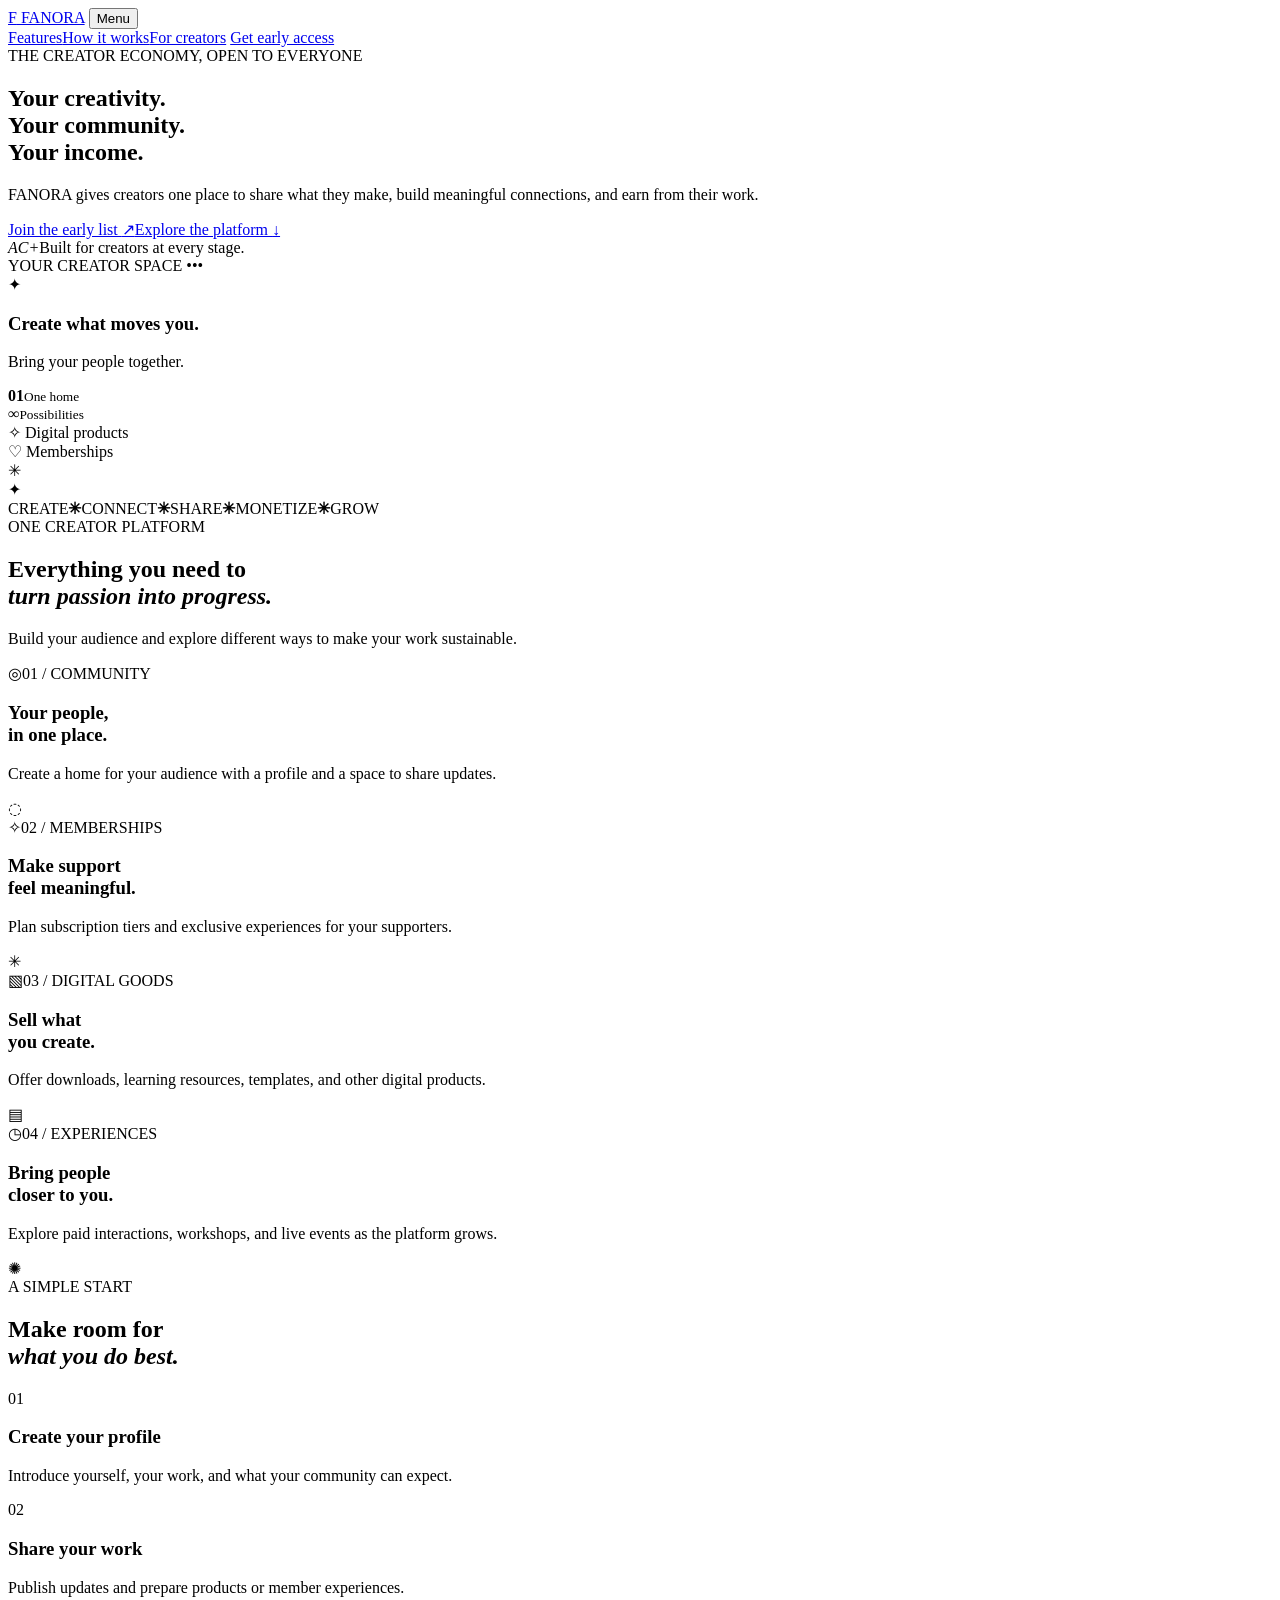
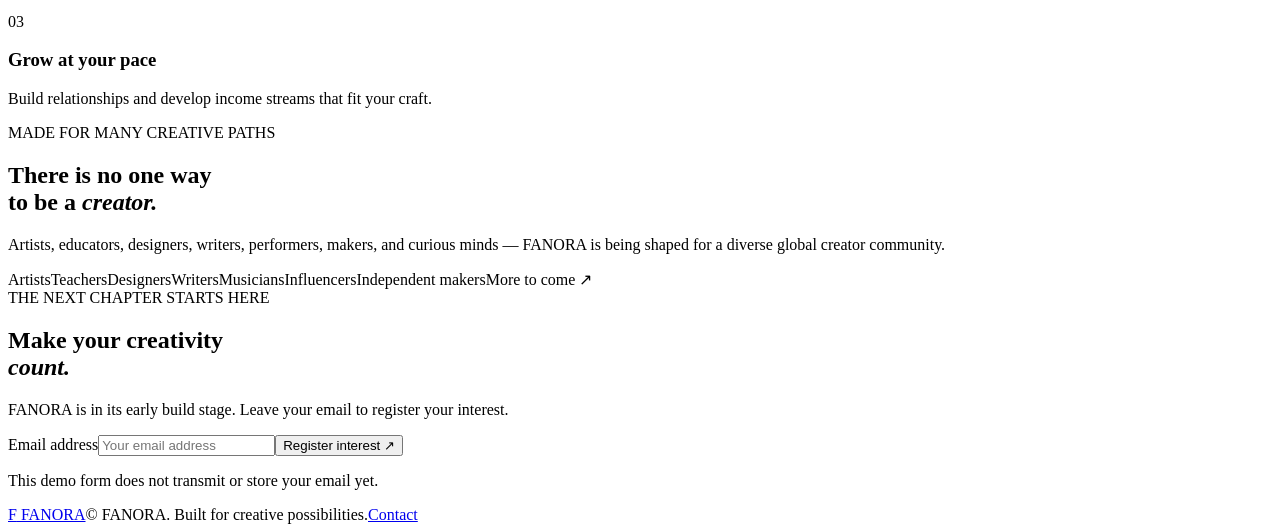
==== index.html @ 4b84362d "Build FANORA responsive platform landing page" ====
<!doctype html>
<html lang="en">
<head>
  <meta charset="UTF-8">
  <meta name="viewport" content="width=device-width, initial-scale=1">
  <meta name="theme-color" content="#10131f">
  <meta name="description" content="FANORA helps creators build a community and earn from memberships, digital products, and experiences.">
  <title>FANORA — Your creativity, your economy</title>
  <link rel="icon" href="assets/favicon.svg" type="image/svg+xml">
  <link rel="stylesheet" href="styles.css">
</head>
<body>
  <header class="site-header">
    <a class="brand" href="#" aria-label="FANORA home"><span class="brand-mark">F</span> FANORA</a>
    <button class="menu-toggle" id="menuToggle" aria-expanded="false" aria-controls="mainNav">Menu</button>
    <nav id="mainNav" class="nav">
      <a href="#features">Features</a><a href="#how">How it works</a><a href="#creators">For creators</a>
      <a class="nav-cta" href="#join">Get early access</a>
    </nav>
  </header>
  <main>
    <section class="hero">
      <div class="hero-copy">
        <span class="eyebrow"><span class="pulse"></span> THE CREATOR ECONOMY, OPEN TO EVERYONE</span>
        <h1>Your creativity.<br><span>Your community.</span><br>Your income.</h1>
        <p class="hero-text">FANORA gives creators one place to share what they make, build meaningful connections, and earn from their work.</p>
        <div class="hero-actions"><a class="button primary" href="#join">Join the early list <span>↗</span></a><a class="text-link" href="#features">Explore the platform <span>↓</span></a></div>
        <div class="trust-line"><span class="avatar-stack"><i>A</i><i>C</i><i>+</i></span><span>Built for creators at every stage.</span></div>
      </div>
      <div class="hero-art" aria-label="Abstract illustration of a creator community">
        <div class="orbit orbit-one"></div><div class="orbit orbit-two"></div>
        <div class="glass-card card-main"><div class="card-top"><span class="live-dot"></span> YOUR CREATOR SPACE <span class="dots">•••</span></div><div class="creator-avatar">✦</div><h3>Create what moves you.</h3><p>Bring your people together.</p><div class="mini-stats"><div><strong>01</strong><small>One home</small></div><div><strong>∞</strong><small>Possibilities</small></div></div></div>
        <div class="float-chip chip-top">✧ Digital products</div><div class="float-chip chip-bottom">♡ Memberships</div><div class="spark spark-a">✳</div><div class="spark spark-b">✦</div>
      </div>
    </section>
    <section class="ticker" aria-label="Platform capabilities"><span>CREATE</span><b>✳</b><span>CONNECT</span><b>✳</b><span>SHARE</span><b>✳</b><span>MONETIZE</span><b>✳</b><span>GROW</span></section>
    <section class="section" id="features">
      <div class="section-heading"><span class="eyebrow">ONE CREATOR PLATFORM</span><h2>Everything you need to<br><em>turn passion into progress.</em></h2><p>Build your audience and explore different ways to make your work sustainable.</p></div>
      <div class="feature-grid">
        <article class="feature-card feature-dark"><span class="feature-icon">◎</span><span class="feature-number">01 / COMMUNITY</span><h3>Your people,<br>in one place.</h3><p>Create a home for your audience with a profile and a space to share updates.</p><span class="feature-art art-community">◌</span></article>
        <article class="feature-card"><span class="feature-icon">✧</span><span class="feature-number">02 / MEMBERSHIPS</span><h3>Make support<br>feel meaningful.</h3><p>Plan subscription tiers and exclusive experiences for your supporters.</p><span class="feature-art art-members">✳</span></article>
        <article class="feature-card"><span class="feature-icon">▧</span><span class="feature-number">03 / DIGITAL GOODS</span><h3>Sell what<br>you create.</h3><p>Offer downloads, learning resources, templates, and other digital products.</p><span class="feature-art art-goods">▤</span></article>
        <article class="feature-card"><span class="feature-icon">◷</span><span class="feature-number">04 / EXPERIENCES</span><h3>Bring people<br>closer to you.</h3><p>Explore paid interactions, workshops, and live events as the platform grows.</p><span class="feature-art art-events">✺</span></article>
      </div>
    </section>
    <section class="how-section" id="how"><div><span class="eyebrow">A SIMPLE START</span><h2>Make room for<br><em>what you do best.</em></h2></div><div class="steps"><div class="step"><span>01</span><div><h3>Create your profile</h3><p>Introduce yourself, your work, and what your community can expect.</p></div></div><div class="step"><span>02</span><div><h3>Share your work</h3><p>Publish updates and prepare products or member experiences.</p></div></div><div class="step"><span>03</span><div><h3>Grow at your pace</h3><p>Build relationships and develop income streams that fit your craft.</p></div></div></div></section>
    <section class="creator-section" id="creators"><div class="creator-quote"><span class="eyebrow">MADE FOR MANY CREATIVE PATHS</span><h2>There is no one way<br>to be a <em>creator.</em></h2><p>Artists, educators, designers, writers, performers, makers, and curious minds — FANORA is being shaped for a diverse global creator community.</p></div><div class="creator-tags"><span>Artists</span><span>Teachers</span><span>Designers</span><span>Writers</span><span>Musicians</span><span>Influencers</span><span>Independent makers</span><span>More to come ↗</span></div></section>
    <section class="join-section" id="join"><div class="join-inner"><span class="eyebrow">THE NEXT CHAPTER STARTS HERE</span><h2>Make your creativity<br><em>count.</em></h2><p>FANORA is in its early build stage. Leave your email to register your interest.</p><form id="waitlistForm" class="waitlist-form"><label class="sr-only" for="email">Email address</label><input id="email" name="email" type="email" placeholder="Your email address" required><button class="button primary" type="submit">Register interest ↗</button></form><p class="form-note" id="formNote" aria-live="polite">This demo form does not transmit or store your email yet.</p></div></section>
  </main>
  <footer><a class="brand" href="#"><span class="brand-mark">F</span> FANORA</a><span>© <span id="year"></span> FANORA. Built for creative possibilities.</span><a href="mailto:hello@fanora.example">Contact</a></footer>
  <script src="app.js"></script>
</body></html>
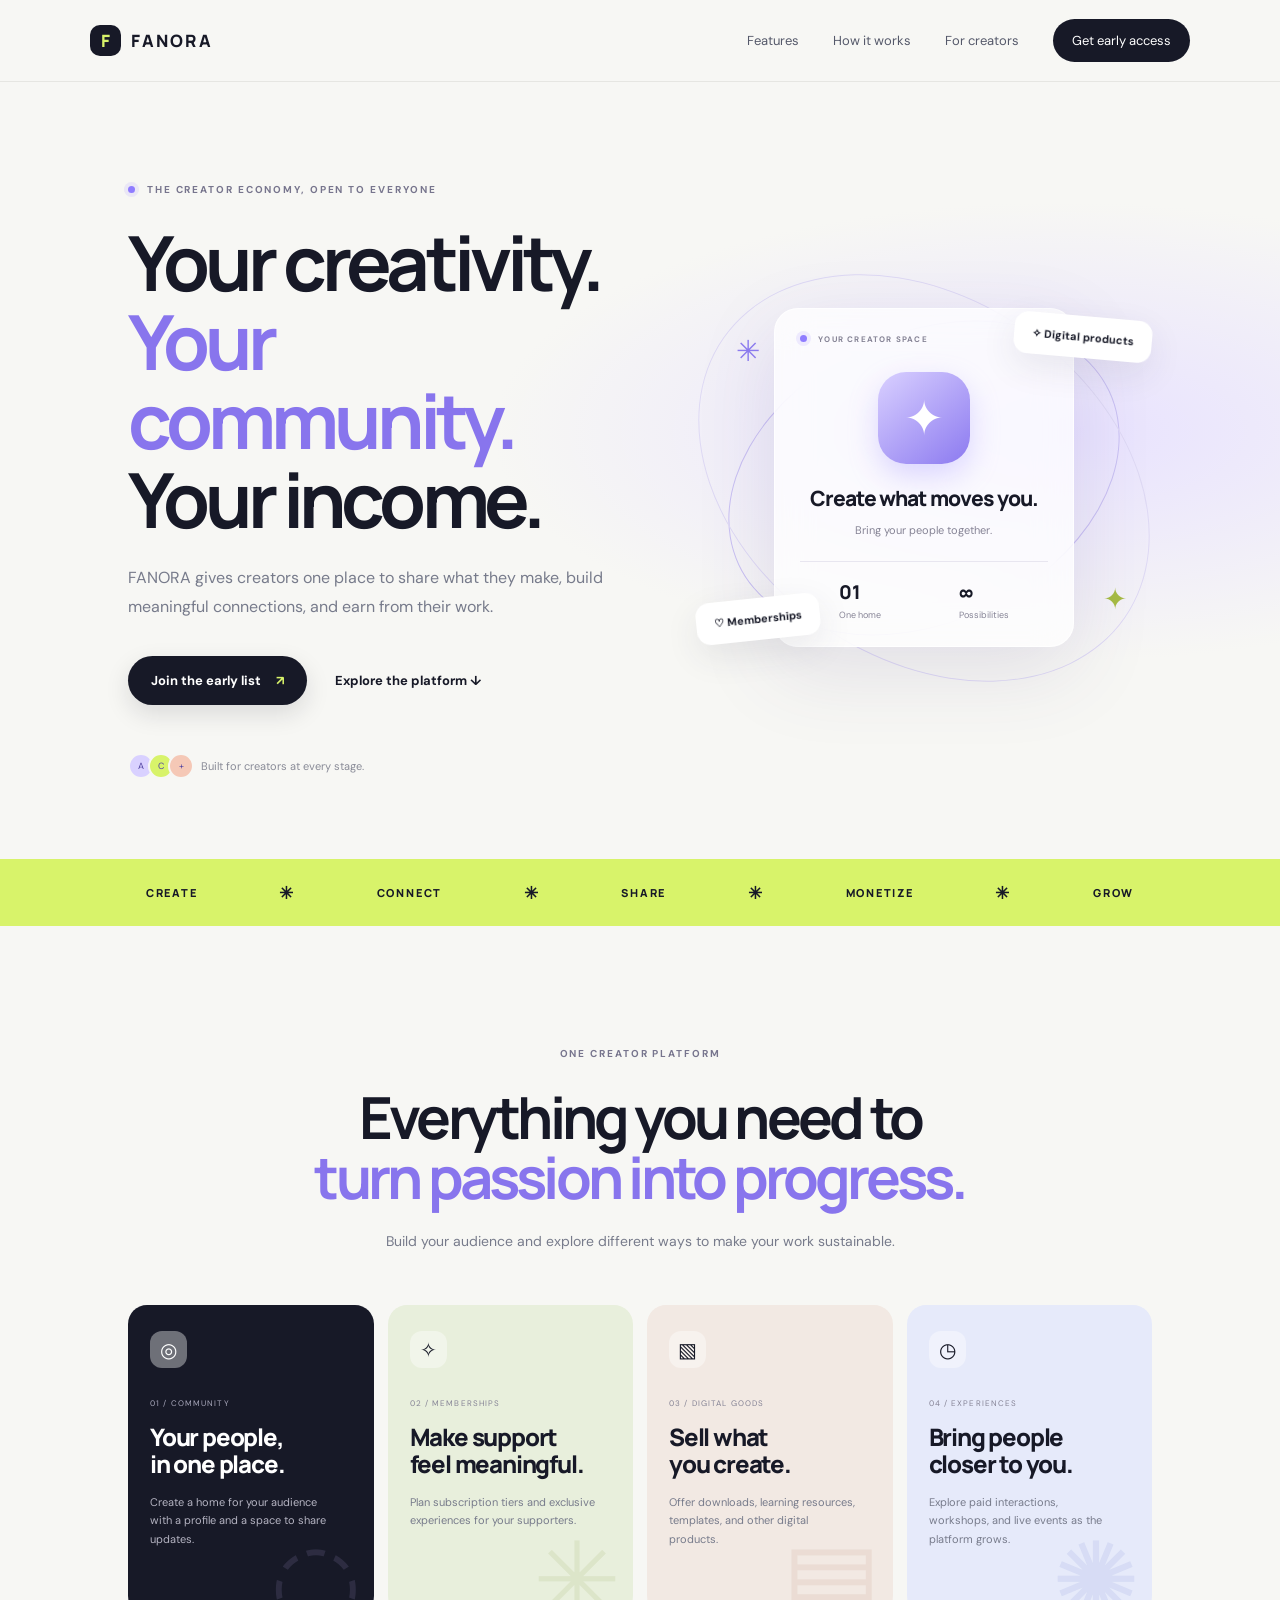
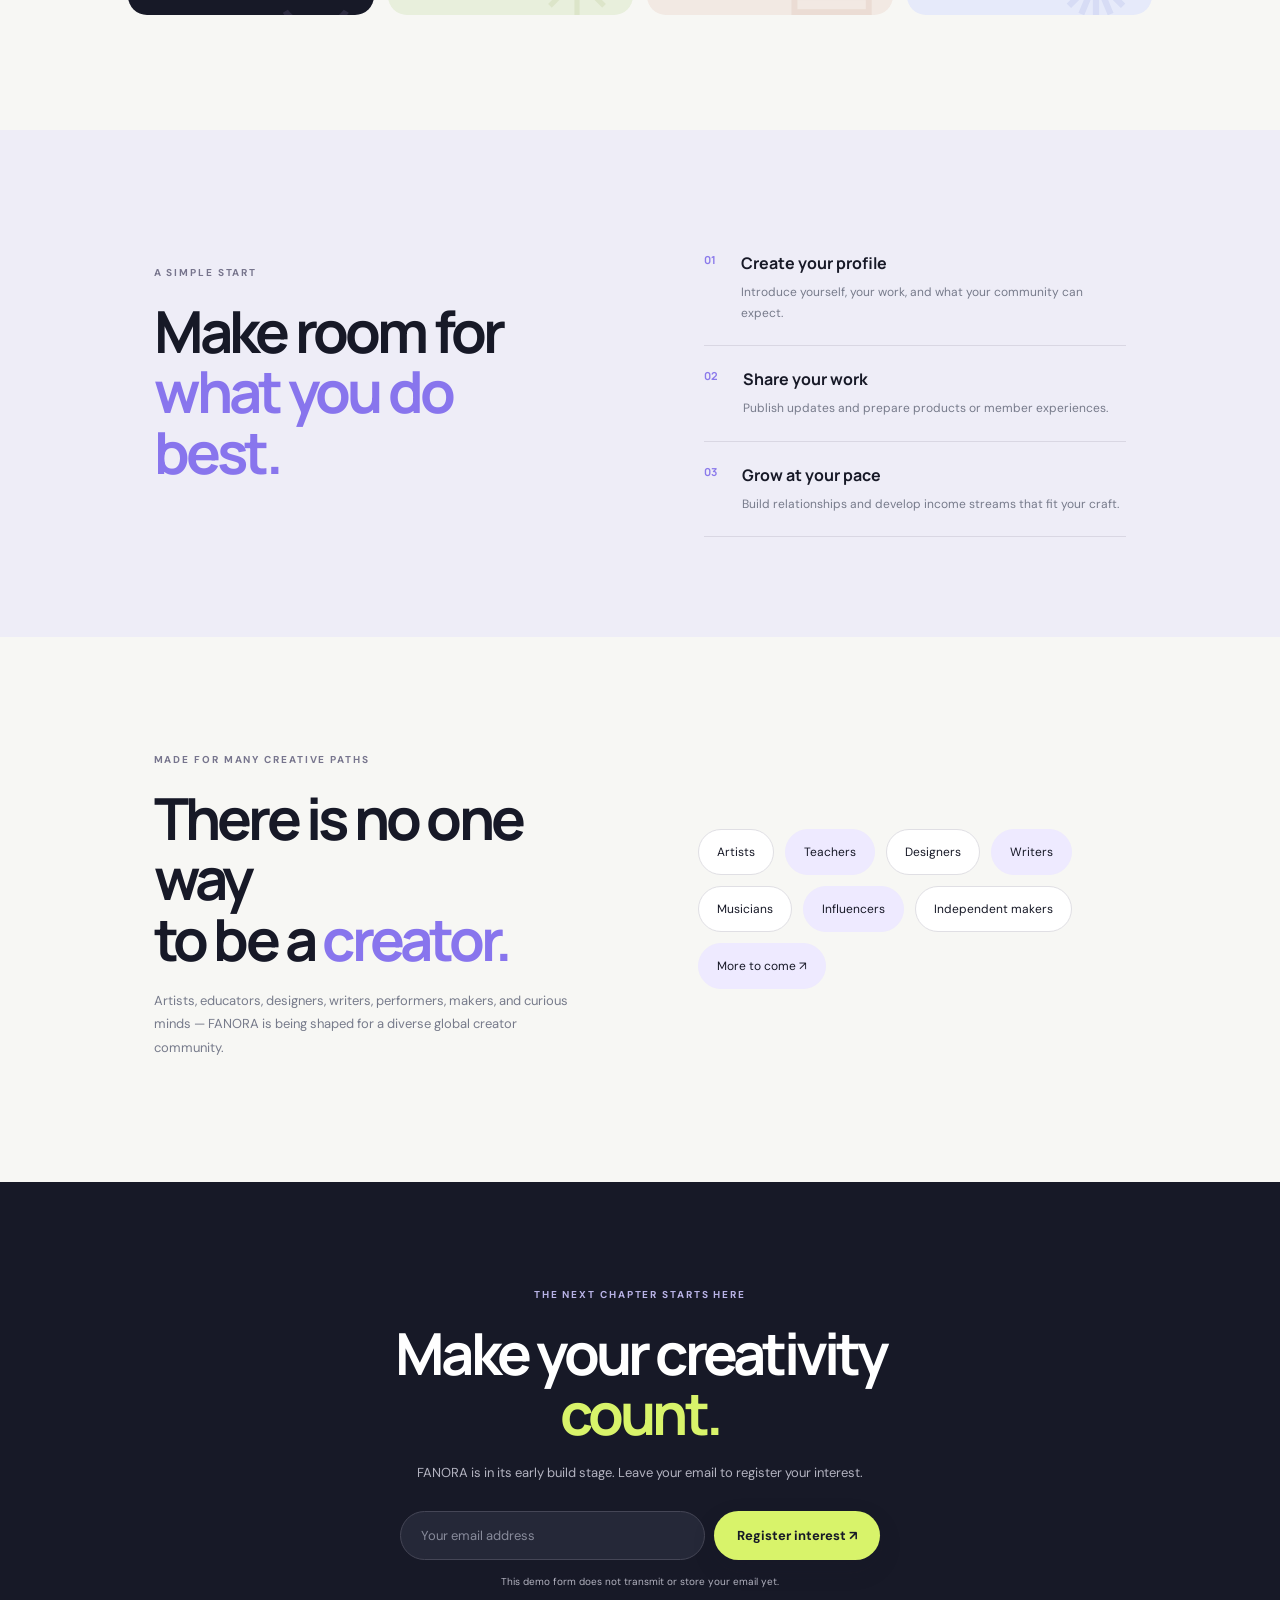
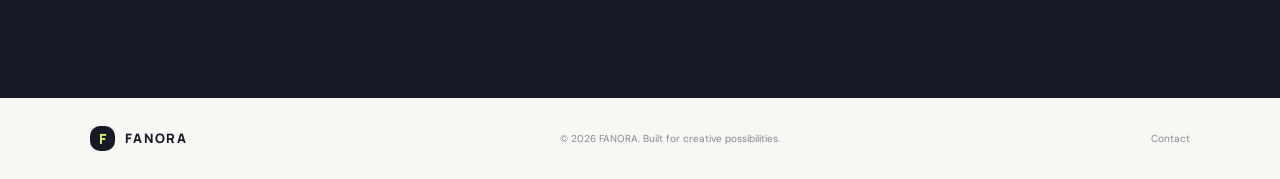
==== commit fbe21361: "Improve FANORA search and social sharing metadata" ====
--- a/index.html
+++ b/index.html
@@ -4,7 +4,13 @@
   <meta charset="UTF-8">
   <meta name="viewport" content="width=device-width, initial-scale=1">
   <meta name="theme-color" content="#10131f">
-  <meta name="description" content="FANORA helps creators build a community and earn from memberships, digital products, and experiences.">
+  <meta name="description" content="FANORA is building a global home for creators to share work, grow communities, and earn from memberships, digital products, and experiences.">
+  <meta name="robots" content="index,follow">
+  <meta property="og:type" content="website">
+  <meta property="og:title" content="FANORA — Your creativity, your economy">
+  <meta property="og:description" content="Create, connect, share, and grow with a global creator community.">
+  <meta property="og:url" content="https://free-official.github.io/fanora-platform/">
+  <meta name="twitter:card" content="summary">
   <title>FANORA — Your creativity, your economy</title>
   <link rel="icon" href="assets/favicon.svg" type="image/svg+xml">
   <link rel="stylesheet" href="styles.css">
--- a/styles.css
+++ b/styles.css
@@ -0,0 +1,3 @@
+@import url('https://fonts.googleapis.com/css2?family=DM+Sans:wght@400;500;600;700&family=Manrope:wght@400;500;600;700;800&display=swap');
+:root{--ink:#171927;--muted:#777b8b;--paper:#f7f7f4;--violet:#9d8cff;--lime:#d8f36a;--line:#e6e6e2}*{box-sizing:border-box}html{scroll-behavior:smooth}body{margin:0;background:var(--paper);color:var(--ink);font-family:'DM Sans',sans-serif}a{color:inherit;text-decoration:none}.site-header{height:82px;display:flex;align-items:center;justify-content:space-between;padding:0 7vw;border-bottom:1px solid var(--line);background:#f7f7f4eF;position:sticky;top:0;z-index:10;backdrop-filter:blur(14px)}.brand{font-family:Manrope,sans-serif;font-weight:800;letter-spacing:.13em;font-size:17px;display:flex;align-items:center;gap:10px}.brand-mark{display:grid;place-items:center;background:var(--ink);color:var(--lime);width:31px;height:31px;border-radius:10px;font-size:17px;letter-spacing:0}.nav{display:flex;align-items:center;gap:34px;font-size:13px;color:#55596a}.nav a:hover,.text-link:hover{color:#7966e8}.nav .nav-cta{background:var(--ink);color:white;padding:13px 19px;border-radius:30px}.menu-toggle{display:none}.hero{min-height:650px;padding:95px 10vw 80px;display:grid;grid-template-columns:1.05fr .95fr;align-items:center;gap:5vw;overflow:hidden;background:radial-gradient(ellipse at 83% 45%,#e8e2ff 0,transparent 38%),var(--paper)}.eyebrow{font-size:10px;letter-spacing:.19em;font-weight:700;color:#77758d}.pulse,.live-dot{display:inline-block;width:7px;height:7px;border-radius:50%;background:#8f7cff;margin-right:8px;box-shadow:0 0 0 4px #8f7cff20}.hero h1,.section h2,.how-section h2,.creator-section h2,.join-section h2{font-family:Manrope,sans-serif;font-size:clamp(46px,6vw,76px);line-height:1.04;letter-spacing:-.065em;margin:25px 0}.hero h1 span,.section h2 em,.how-section h2 em,.creator-section h2 em,.join-section h2 em{font-style:normal;color:#8875ed}.hero-text{max-width:475px;font-size:16px;line-height:1.8;color:var(--muted)}.hero-actions{display:flex;align-items:center;gap:28px;margin-top:34px}.button{border:0;border-radius:30px;padding:16px 23px;font:700 13px 'DM Sans';cursor:pointer}.primary{background:var(--ink);color:white;box-shadow:0 9px 25px #17192720}.primary:hover{background:#5144a1;transform:translateY(-2px)}.primary span{color:var(--lime);margin-left:12px}.text-link{font-size:13px;font-weight:700}.trust-line{display:flex;align-items:center;gap:13px;color:#898b97;font-size:11px;margin-top:48px}.avatar-stack{display:flex}.avatar-stack i{font-style:normal;display:grid;place-items:center;width:26px;height:26px;border-radius:50%;background:#d9d1ff;border:2px solid var(--paper);margin-right:-6px;font-size:9px;color:#5144a1}.avatar-stack i:nth-child(2){background:#d8f36a}.avatar-stack i:nth-child(3){background:#f5c8b6}.hero-art{height:440px;position:relative;display:grid;place-items:center}.orbit{position:absolute;border:1px solid #c9c0f2;border-radius:50%;transform:rotate(-25deg)}.orbit-one{width:410px;height:290px}.orbit-two{width:490px;height:360px;transform:rotate(35deg);border-color:#ded9f4}.glass-card{position:relative;width:300px;padding:25px;border:1px solid #ffffffb8;background:#ffffffb8;backdrop-filter:blur(18px);border-radius:24px;box-shadow:0 25px 80px #4c3d8520;z-index:2}.card-top{font-size:8px;letter-spacing:.15em;color:#858395;font-weight:700}.dots{float:right}.creator-avatar{width:92px;height:92px;border-radius:28px;background:linear-gradient(140deg,#d9d0ff,#8c7af0);display:grid;place-items:center;font-size:48px;color:white;margin:28px auto 20px;box-shadow:0 12px 30px #9d8cff55}.glass-card h3{text-align:center;font:800 21px Manrope;letter-spacing:-.04em;margin:0}.glass-card p{text-align:center;color:#858395;font-size:11px}.mini-stats{display:flex;justify-content:space-around;border-top:1px solid #e8e6f0;margin-top:24px;padding-top:17px}.mini-stats div{display:grid;gap:4px}.mini-stats strong{font:800 19px Manrope}.mini-stats small{font-size:9px;color:#858395}.float-chip{position:absolute;z-index:3;background:white;padding:14px 18px;border-radius:14px;box-shadow:0 12px 35px #38305218;font-size:11px;font-weight:700}.chip-top{top:58px;right:0;transform:rotate(5deg)}.chip-bottom{bottom:58px;left:0;transform:rotate(-6deg)}.spark{position:absolute;color:#8d7cf0;font-size:29px}.spark-a{top:74px;left:40px}.spark-b{right:25px;bottom:80px;color:#a6bb43}.ticker{display:flex;justify-content:space-evenly;align-items:center;padding:22px 5vw;background:var(--lime);font:800 11px Manrope;letter-spacing:.16em}.ticker b{font-size:17px}.section{padding:115px 10vw}.section-heading{text-align:center;margin-bottom:55px}.section h2,.how-section h2,.creator-section h2,.join-section h2{font-size:clamp(39px,5vw,58px)}.section-heading p{color:var(--muted);font-size:14px}.feature-grid{display:grid;grid-template-columns:repeat(4,1fr);gap:14px}.feature-card{min-height:310px;padding:26px 22px;border-radius:19px;background:#eeedf7;position:relative;overflow:hidden}.feature-card:nth-child(2){background:#e8efdc}.feature-card:nth-child(3){background:#f2e9e3}.feature-card:nth-child(4){background:#e6eafa}.feature-dark{background:var(--ink);color:white}.feature-icon{display:grid;place-items:center;width:37px;height:37px;border-radius:12px;background:#ffffff60;font-size:20px}.feature-number{display:block;font-size:8px;letter-spacing:.14em;margin-top:30px;color:#858395}.feature-dark .feature-number{color:#aaa9bd}.feature-card h3{font:800 24px/1.13 Manrope;letter-spacing:-.05em;margin:15px 0}.feature-card p{font-size:11px;line-height:1.7;color:#777b8b;max-width:190px}.feature-dark p{color:#b5b4c2}.feature-art{position:absolute;right:12px;bottom:-35px;font-size:105px;opacity:.12}.art-community{color:#c8bbff}.art-members{color:#8a9f47}.art-goods{color:#ba8569}.art-events{color:#687bd1}.how-section{padding:100px 12vw;background:#eeedf7;display:grid;grid-template-columns:1fr 1fr;gap:10vw;align-items:center}.how-section h2{margin-top:20px}.step{display:flex;gap:25px;padding:22px 0;border-bottom:1px solid #d9d7e3}.step>span{font:700 11px Manrope;color:#8b7aeb}.step h3{font:700 16px Manrope;margin:0 0 8px}.step p{font-size:12px;line-height:1.7;color:#777b8b;margin:0}.creator-section{padding:110px 12vw;display:grid;grid-template-columns:1fr 1fr;gap:9vw;align-items:center}.creator-section h2{margin:20px 0}.creator-section p{color:var(--muted);line-height:1.8;font-size:13px;max-width:430px}.creator-tags{display:flex;flex-wrap:wrap;gap:11px}.creator-tags span{border:1px solid #e0dfe4;border-radius:30px;padding:14px 18px;font-size:12px;background:white}.creator-tags span:nth-child(2n){background:#eeeaff;border-color:#eeeaff}.join-section{padding:100px 7vw;background:var(--ink);color:white;text-align:center}.join-section .eyebrow{color:#b9b3e6}.join-section h2{margin:20px 0}.join-section p{color:#b3b3c0;font-size:13px}.join-section h2 em{color:var(--lime)}.waitlist-form{display:flex;gap:9px;max-width:480px;margin:30px auto 0}.waitlist-form input{flex:1;min-width:0;border:1px solid #454656;border-radius:30px;padding:0 20px;background:#252838;color:white;font:13px 'DM Sans'}.waitlist-form input::placeholder{color:#888b9b}.waitlist-form .primary{background:var(--lime);color:var(--ink);white-space:nowrap}.form-note{font-size:10px!important;margin-top:15px}footer{padding:28px 7vw;display:flex;justify-content:space-between;align-items:center;font-size:10px;color:#858795}footer .brand{color:var(--ink);font-size:13px}footer .brand-mark{width:25px;height:25px;font-size:14px}.sr-only{position:absolute;width:1px;height:1px;padding:0;margin:-1px;overflow:hidden;clip:rect(0,0,0,0);white-space:nowrap;border:0}
+@media(max-width:900px){.hero{padding:70px 7vw;grid-template-columns:1fr}.hero-art{height:390px}.feature-grid{grid-template-columns:repeat(2,1fr)}.how-section,.creator-section{padding:80px 8vw;gap:5vw}}@media(max-width:600px){.site-header{height:68px;padding:0 5vw}.menu-toggle{display:block;border:1px solid var(--line);background:white;border-radius:20px;padding:9px 14px;font-size:11px}.nav{display:none;position:absolute;top:67px;left:0;right:0;padding:22px 6vw;background:var(--paper);border-bottom:1px solid var(--line);flex-direction:column;align-items:flex-start;gap:20px}.nav.open{display:flex}.hero{padding:62px 7vw 45px;gap:15px}.hero h1{font-size:51px}.hero-text{font-size:14px}.hero-actions{gap:17px;flex-wrap:wrap}.hero-art{height:340px;transform:scale(.85);margin:-10px -20px}.orbit-one{width:330px}.orbit-two{width:380px}.chip-top{right:-2px}.chip-bottom{left:-2px}.ticker{padding:18px 3vw;font-size:8px;letter-spacing:.08em}.ticker b{font-size:12px}.section{padding:75px 6vw}.section-heading{margin-bottom:35px}.section h2,.how-section h2,.creator-section h2,.join-section h2{font-size:42px}.feature-grid{gap:9px}.feature-card{min-height:280px;padding:18px 14px}.feature-card h3{font-size:21px}.feature-card p{font-size:10px}.how-section,.creator-section{grid-template-columns:1fr;padding:75px 7vw}.creator-tags{gap:8px}.creator-tags span{padding:11px 13px;font-size:11px}.join-section{padding:75px 6vw}.waitlist-form{flex-direction:column}.waitlist-form input{height:49px}.waitlist-form .button{height:49px}footer{padding:24px 6vw;gap:14px;flex-wrap:wrap}footer>span{order:3;width:100%}}
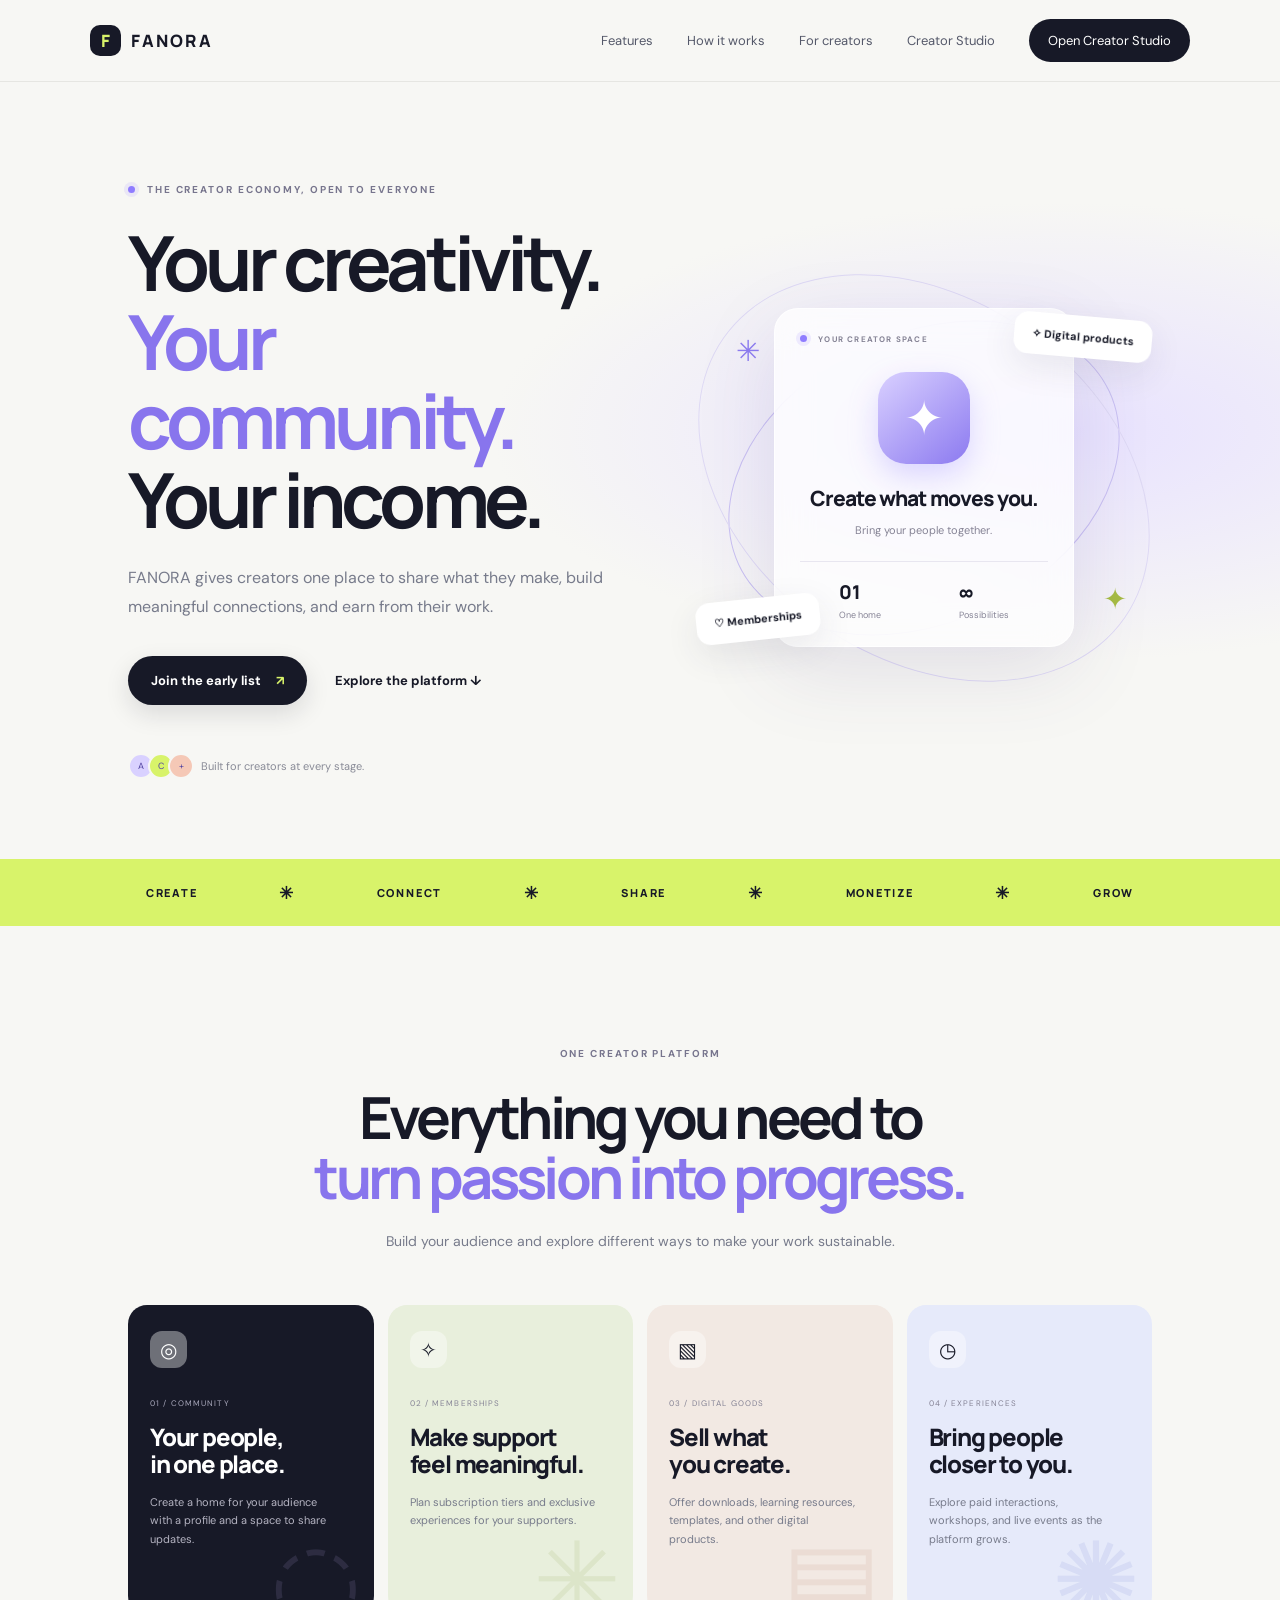
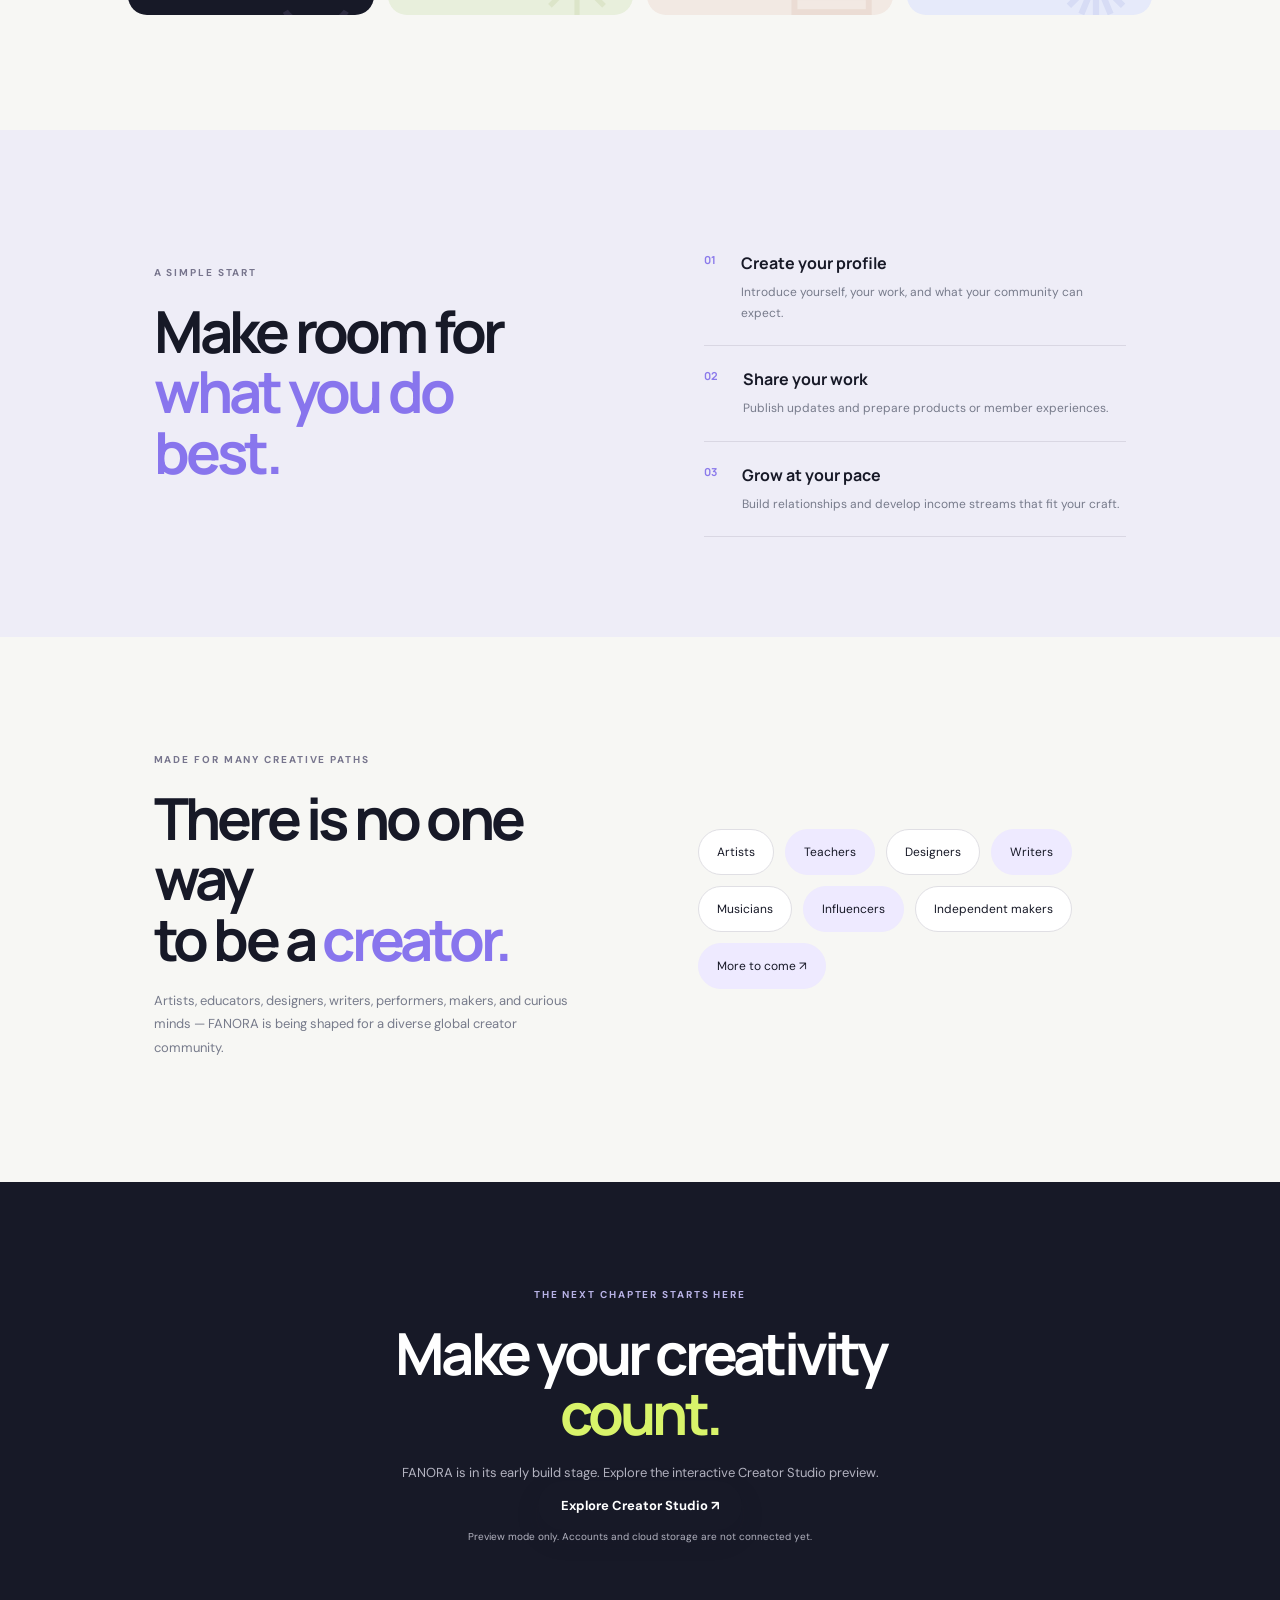
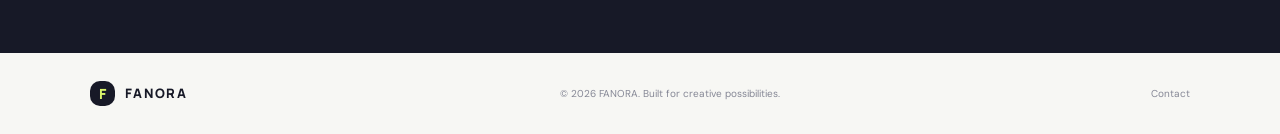
==== commit 4f471db6: "Link the Creator Studio preview from FANORA homepage" ====
--- a/index.html
+++ b/index.html
@@ -20,8 +20,8 @@
     <a class="brand" href="#" aria-label="FANORA home"><span class="brand-mark">F</span> FANORA</a>
     <button class="menu-toggle" id="menuToggle" aria-expanded="false" aria-controls="mainNav">Menu</button>
     <nav id="mainNav" class="nav">
-      <a href="#features">Features</a><a href="#how">How it works</a><a href="#creators">For creators</a>
-      <a class="nav-cta" href="#join">Get early access</a>
+      <a href="#features">Features</a><a href="#how">How it works</a><a href="#creators">For creators</a><a href="creator-studio.html">Creator Studio</a>
+      <a class="nav-cta" href="creator-studio.html">Open Creator Studio</a>
     </nav>
   </header>
   <main>
@@ -51,7 +51,7 @@
     </section>
     <section class="how-section" id="how"><div><span class="eyebrow">A SIMPLE START</span><h2>Make room for<br><em>what you do best.</em></h2></div><div class="steps"><div class="step"><span>01</span><div><h3>Create your profile</h3><p>Introduce yourself, your work, and what your community can expect.</p></div></div><div class="step"><span>02</span><div><h3>Share your work</h3><p>Publish updates and prepare products or member experiences.</p></div></div><div class="step"><span>03</span><div><h3>Grow at your pace</h3><p>Build relationships and develop income streams that fit your craft.</p></div></div></div></section>
     <section class="creator-section" id="creators"><div class="creator-quote"><span class="eyebrow">MADE FOR MANY CREATIVE PATHS</span><h2>There is no one way<br>to be a <em>creator.</em></h2><p>Artists, educators, designers, writers, performers, makers, and curious minds — FANORA is being shaped for a diverse global creator community.</p></div><div class="creator-tags"><span>Artists</span><span>Teachers</span><span>Designers</span><span>Writers</span><span>Musicians</span><span>Influencers</span><span>Independent makers</span><span>More to come ↗</span></div></section>
-    <section class="join-section" id="join"><div class="join-inner"><span class="eyebrow">THE NEXT CHAPTER STARTS HERE</span><h2>Make your creativity<br><em>count.</em></h2><p>FANORA is in its early build stage. Leave your email to register your interest.</p><form id="waitlistForm" class="waitlist-form"><label class="sr-only" for="email">Email address</label><input id="email" name="email" type="email" placeholder="Your email address" required><button class="button primary" type="submit">Register interest ↗</button></form><p class="form-note" id="formNote" aria-live="polite">This demo form does not transmit or store your email yet.</p></div></section>
+    <section class="join-section" id="join"><div class="join-inner"><span class="eyebrow">THE NEXT CHAPTER STARTS HERE</span><h2>Make your creativity<br><em>count.</em></h2><p>FANORA is in its early build stage. Explore the interactive Creator Studio preview.</p><a class="button primary" href="creator-studio.html">Explore Creator Studio ↗</a><p class="form-note">Preview mode only. Accounts and cloud storage are not connected yet.</p></div></section>
   </main>
   <footer><a class="brand" href="#"><span class="brand-mark">F</span> FANORA</a><span>© <span id="year"></span> FANORA. Built for creative possibilities.</span><a href="mailto:hello@fanora.example">Contact</a></footer>
   <script src="app.js"></script>
